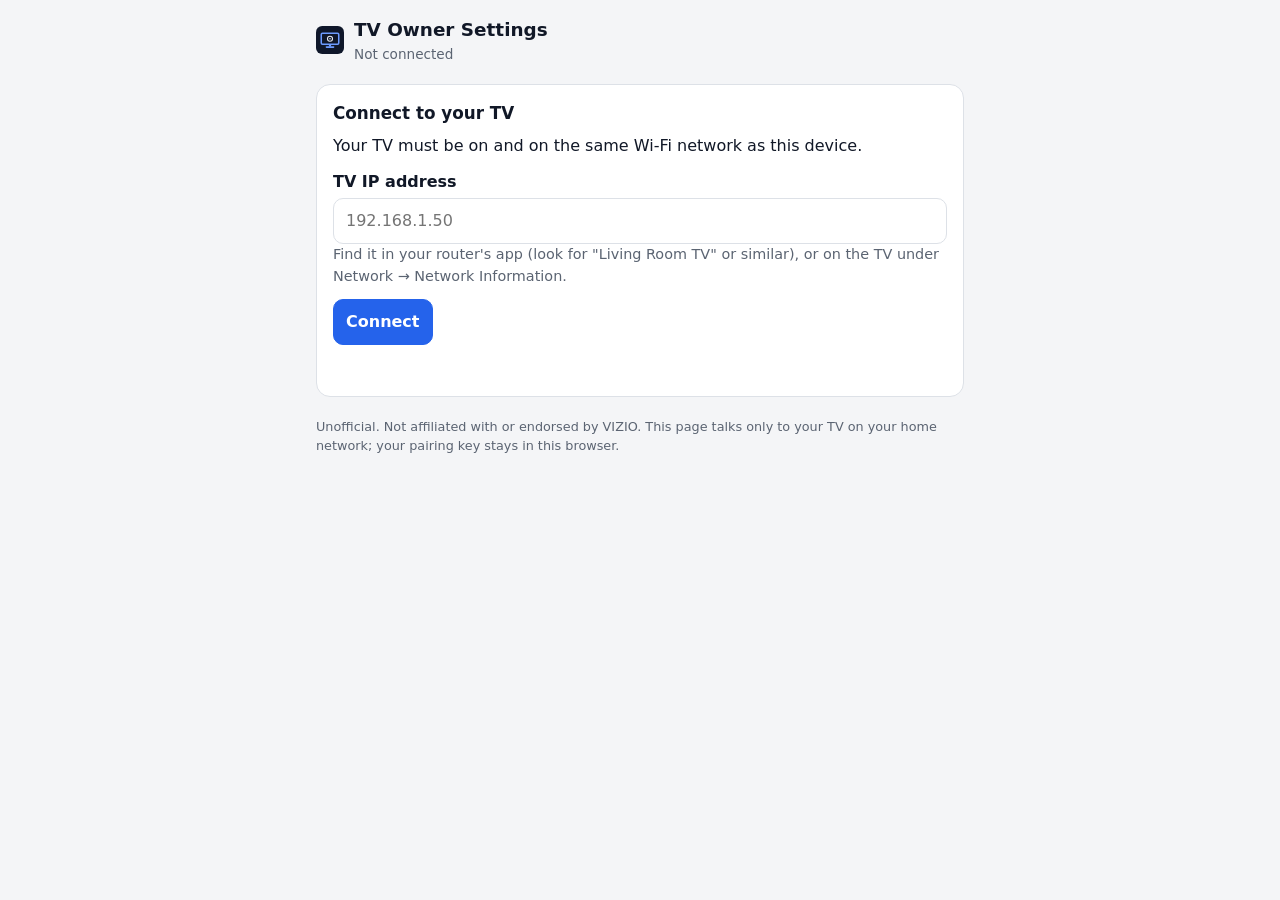
==== index.html @ 42c1439b "TV Owner Settings: PWA prototype and TV API tools Co-Authored-By: Claude Opus 5.5 <noreply@anthropic" ====
<!doctype html>
<html lang="en">
<head>
  <meta charset="utf-8">
  <meta name="viewport" content="width=device-width, initial-scale=1, viewport-fit=cover">
  <title>TV Owner Settings</title>
  <meta name="description" content="Unofficial settings app for Vizio SmartCast TVs. Pair with your TV and change its settings over your home network.">
  <meta name="theme-color" content="#0f172a">
  <link rel="manifest" href="manifest.webmanifest">
  <link rel="icon" href="icon.svg" type="image/svg+xml">
  <link rel="apple-touch-icon" href="icon-192.png">
  <link rel="stylesheet" href="style.css">
</head>
<body>
  <header class="top">
    <div class="brand">
      <img src="icon.svg" alt="" width="28" height="28">
      <div>
        <h1>TV Owner Settings</h1>
        <p class="sub" id="tv-label">Not connected</p>
      </div>
    </div>
    <button class="link" id="btn-forget" hidden>Forget TV</button>
  </header>

  <main>
    <!-- Step 1: where is the TV -->
    <section class="card" id="view-connect" hidden>
      <h2>Connect to your TV</h2>
      <p>Your TV must be on and on the same Wi-Fi network as this device.</p>
      <label for="ip">TV IP address</label>
      <input id="ip" inputmode="decimal" autocomplete="off" placeholder="192.168.1.50">
      <p class="hint">Find it in your router's app (look for "Living Room TV" or similar), or on the TV under Network &rarr; Network Information.</p>
      <button class="primary" id="btn-connect">Connect</button>
      <p class="status" id="connect-status" role="status"></p>
    </section>

    <!-- Step 2: one-time certificate trust -->
    <section class="card" id="view-trust" hidden>
      <h2>Let this browser talk to your TV</h2>
      <p>Your TV uses a security certificate that browsers don't recognize. You only need to approve it once:</p>
      <ol>
        <li>Tap <strong>Open TV link</strong>. A warning page opens in a new tab.</li>
        <li>Choose <strong>Advanced</strong>, then <strong>Proceed</strong> (or <strong>Show Details &rarr; visit this website</strong> on iPhone).</li>
        <li>You'll land on a plain page that says <strong>Unhandled Exception</strong>. That's normal: it means the TV answered. Close that tab and tap <strong>Retry</strong> here.</li>
      </ol>
      <div class="row">
        <a class="button primary" id="trust-link" target="_blank" rel="noopener">Open TV link</a>
        <button id="btn-retry">Retry</button>
      </div>
      <p class="hint">If your browser asks to <em>access devices on your local network</em>, choose Allow.</p>
      <button class="link" id="btn-change-ip">Use a different IP address</button>
      <p class="status" id="trust-status" role="status"></p>
    </section>

    <!-- Step 3: pairing -->
    <section class="card" id="view-pair" hidden>
      <h2>Pair with your TV</h2>
      <p>Tap <strong>Show PIN on TV</strong>. A 4-digit PIN appears on your TV screen. Type it below.</p>
      <button class="primary" id="btn-pair-start">Show PIN on TV</button>
      <div id="pin-box" hidden>
        <label for="pin">PIN shown on TV</label>
        <input id="pin" inputmode="numeric" maxlength="4" autocomplete="one-time-code" placeholder="0000">
        <div class="row">
          <button class="primary" id="btn-pair-finish">Pair</button>
          <button id="btn-pair-cancel">Cancel</button>
        </div>
      </div>
      <p class="status" id="pair-status" role="status"></p>
    </section>

    <!-- Step 4: settings -->
    <section id="view-settings" hidden>
      <div id="quick" class="card">
        <h2>Common fixes</h2>
        <div id="quick-list" class="list"></div>
      </div>
      <div class="card">
        <nav class="crumbs" id="crumbs" aria-label="Settings path"></nav>
        <p class="warn" id="menu-warn" hidden></p>
        <div id="menu-list" class="list"></div>
      </div>
    </section>
  </main>

  <div class="toast" id="toast" role="status" aria-live="polite" hidden></div>

  <footer>
    Unofficial. Not affiliated with or endorsed by VIZIO. This page talks only to your TV on your home network;
    your pairing key stays in this browser.
  </footer>

  <script src="app.js"></script>
</body>
</html>
---- style.css ----
:root {
  --bg: #f4f5f7;
  --surface: #ffffff;
  --text: #111827;
  --muted: #5b6472;
  --border: #dde1e7;
  --accent: #2563eb;
  --accent-text: #ffffff;
  --danger: #b42318;
  --warn-bg: #fff7e6;
  --warn-text: #7a4b00;
  --ok: #067647;
  color-scheme: light;
}
@media (prefers-color-scheme: dark) {
  :root:not([data-theme="light"]) {
    --bg: #0b1020;
    --surface: #141a2e;
    --text: #e7eaf2;
    --muted: #9aa3b5;
    --border: #2a3350;
    --accent: #6d9bff;
    --accent-text: #0b1020;
    --danger: #ff8a7a;
    --warn-bg: #2d2412;
    --warn-text: #f5d08a;
    --ok: #6fd3a3;
    color-scheme: dark;
  }
}
:root[data-theme="dark"] {
  --bg: #0b1020;
  --surface: #141a2e;
  --text: #e7eaf2;
  --muted: #9aa3b5;
  --border: #2a3350;
  --accent: #6d9bff;
  --accent-text: #0b1020;
  --danger: #ff8a7a;
  --warn-bg: #2d2412;
  --warn-text: #f5d08a;
  --ok: #6fd3a3;
  color-scheme: dark;
}

* { box-sizing: border-box; }
[hidden] { display: none !important; }
body {
  margin: 0;
  background: var(--bg);
  color: var(--text);
  font: 16px/1.5 system-ui, -apple-system, "Segoe UI", Roboto, sans-serif;
  padding: env(safe-area-inset-top) 0 env(safe-area-inset-bottom);
}
main, header.top, footer { max-width: 680px; margin: 0 auto; padding: 0 16px; }

header.top {
  display: flex; align-items: center; justify-content: space-between; gap: 12px;
  padding-top: 16px; padding-bottom: 8px;
}
.brand { display: flex; align-items: center; gap: 10px; min-width: 0; }
.brand h1 { font-size: 1.15rem; margin: 0; }
.sub { margin: 0; color: var(--muted); font-size: .85rem; overflow-wrap: anywhere; }

.card {
  background: var(--surface); border: 1px solid var(--border); border-radius: 14px;
  padding: 16px; margin: 12px 0;
}
.card h2 { font-size: 1.05rem; margin: 0 0 8px; }
.card p, .card ol { margin: 0 0 12px; }
.card ol { padding-left: 20px; }
code { font-size: .9em; }

label { display: block; font-weight: 600; margin: 8px 0 4px; }
input, select, button, .button {
  font: inherit; border-radius: 10px; border: 1px solid var(--border);
  background: var(--surface); color: var(--text); padding: 10px 12px; min-height: 44px;
}
input { width: 100%; }
button, .button { cursor: pointer; display: inline-flex; align-items: center; justify-content: center; text-decoration: none; }
button.primary, .button.primary { background: var(--accent); color: var(--accent-text); border-color: var(--accent); font-weight: 600; }
button.danger { color: var(--danger); border-color: var(--danger); }
button.link { background: none; border: none; color: var(--accent); padding: 4px 0; min-height: 0; }
button:disabled, select:disabled, input:disabled { opacity: .5; cursor: not-allowed; }
.row { display: flex; gap: 8px; flex-wrap: wrap; margin: 8px 0; }
.hint { color: var(--muted); font-size: .9rem; }
.status { min-height: 1.5em; margin: 8px 0 0; font-size: .95rem; }
.status.error { color: var(--danger); }
.status.ok { color: var(--ok); }
.warn { background: var(--warn-bg); color: var(--warn-text); padding: 10px 12px; border-radius: 10px; font-size: .92rem; }

.crumbs { display: flex; flex-wrap: wrap; gap: 4px; align-items: center; margin-bottom: 8px; font-size: .95rem; }
.crumbs button { background: none; border: none; color: var(--accent); padding: 4px 2px; min-height: 0; }
.crumbs span { color: var(--muted); }

.list { display: flex; flex-direction: column; }
.item {
  display: flex; align-items: center; justify-content: space-between; gap: 12px;
  padding: 10px 0; border-top: 1px solid var(--border); min-height: 52px;
}
.list .item:first-child { border-top: none; }
.item .name { font-weight: 500; min-width: 0; overflow-wrap: anywhere; }
.item .path { display: block; color: var(--muted); font-size: .78rem; font-weight: 400; }
.item .control { flex-shrink: 0; display: flex; align-items: center; gap: 8px; max-width: 60%; }
.item .value { color: var(--muted); text-align: right; overflow-wrap: anywhere; font-size: .92rem; }
.item select { max-width: 100%; }
.item.menu { cursor: pointer; }
.item.menu .chev { color: var(--muted); font-size: 1.2rem; }
.item input[type="range"] { width: 140px; padding: 0; min-height: 32px; }
.item output { min-width: 3ch; text-align: right; font-variant-numeric: tabular-nums; }

.toast {
  position: fixed; left: 50%; bottom: calc(16px + env(safe-area-inset-bottom)); transform: translateX(-50%);
  background: var(--text); color: var(--bg); padding: 10px 16px; border-radius: 10px;
  max-width: calc(100% - 32px); font-size: .95rem; box-shadow: 0 6px 24px rgb(0 0 0 / .25);
}
footer { color: var(--muted); font-size: .8rem; padding-top: 8px; padding-bottom: 24px; }

@media (max-width: 480px) {
  .item { flex-wrap: wrap; }
  .item .control { max-width: 100%; width: 100%; justify-content: flex-end; }
  .item.menu .control { width: auto; }
  .item input[type="range"] { flex: 1; width: auto; }
}
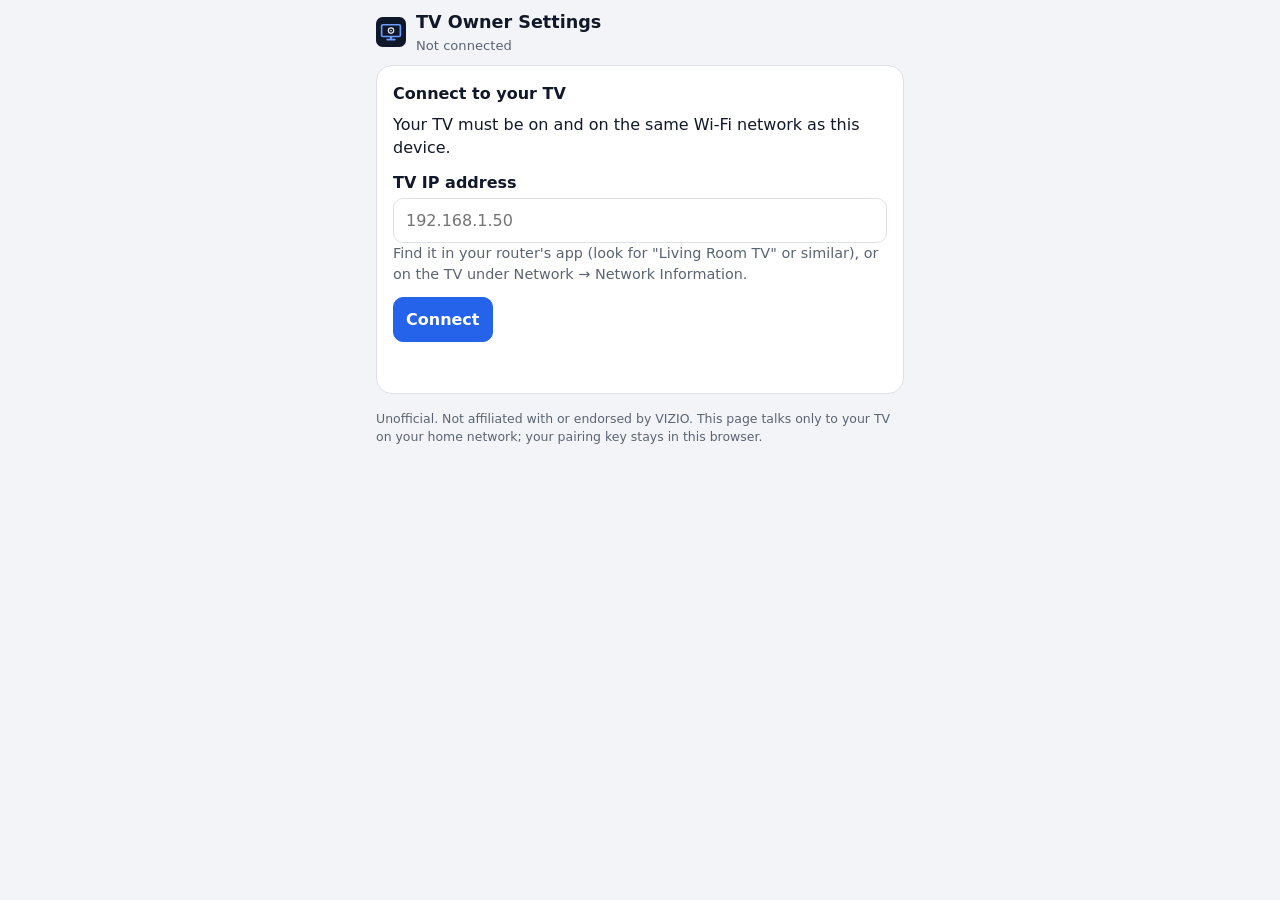
==== commit 9835b09e: "Remote home screen, back navigation with scroll restore, setting steppers - Home screen is now a rem" ====
--- a/index.html
+++ b/index.html
@@ -4,7 +4,7 @@
   <meta charset="utf-8">
   <meta name="viewport" content="width=device-width, initial-scale=1, viewport-fit=cover">
   <title>TV Owner Settings</title>
-  <meta name="description" content="Unofficial settings app for Vizio SmartCast TVs. Pair with your TV and change its settings over your home network.">
+  <meta name="description" content="Unofficial remote and settings app for Vizio SmartCast TVs. Pair with your TV and control it over your home network.">
   <meta name="theme-color" content="#0f172a">
   <link rel="manifest" href="manifest.webmanifest">
   <link rel="icon" href="icon.svg" type="image/svg+xml">
@@ -13,12 +13,13 @@
 </head>
 <body>
   <header class="top">
-    <div class="brand">
-      <img src="icon.svg" alt="" width="28" height="28">
-      <div>
-        <h1>TV Owner Settings</h1>
-        <p class="sub" id="tv-label">Not connected</p>
-      </div>
+    <button class="icon-btn" id="btn-back" aria-label="Back" hidden>
+      <svg viewBox="0 0 24 24" width="22" height="22" aria-hidden="true"><path d="M15 5l-7 7 7 7" fill="none" stroke="currentColor" stroke-width="2.4" stroke-linecap="round" stroke-linejoin="round"/></svg>
+    </button>
+    <img class="logo" id="logo" src="icon.svg" alt="" width="30" height="30">
+    <div class="titles">
+      <h1 id="page-title">TV Owner Settings</h1>
+      <p class="sub" id="tv-label">Not connected</p>
     </div>
     <button class="link" id="btn-forget" hidden>Forget TV</button>
   </header>
@@ -69,14 +70,73 @@
       <p class="status" id="pair-status" role="status"></p>
     </section>
 
-    <!-- Step 4: settings -->
-    <section id="view-settings" hidden>
-      <div id="quick" class="card">
+    <!-- Home: remote + shortcuts -->
+    <section id="view-home" hidden>
+      <div class="card remote" aria-label="Remote control">
+        <div class="remote-top">
+          <button class="key power" data-key="POW_TOGGLE" aria-label="Power">
+            <svg viewBox="0 0 24 24" aria-hidden="true"><path d="M12 3v8M6.3 6.8a8 8 0 1 0 11.4 0" fill="none" stroke="currentColor" stroke-width="2.2" stroke-linecap="round"/></svg>
+          </button>
+          <button class="key" data-key="INPUT_NEXT">Input</button>
+          <button class="key" data-key="SMARTCAST">Home</button>
+          <button class="key" data-key="MUTE_TOGGLE" aria-label="Mute">
+            <svg viewBox="0 0 24 24" aria-hidden="true"><path d="M4 9h4l5-4v14l-5-4H4z" fill="currentColor"/><path d="M16 9l5 6M21 9l-5 6" stroke="currentColor" stroke-width="2" stroke-linecap="round"/></svg>
+          </button>
+        </div>
+
+        <div class="dpad">
+          <button class="key up" data-key="UP" data-repeat aria-label="Up">&#9650;</button>
+          <button class="key left" data-key="LEFT" data-repeat aria-label="Left">&#9664;</button>
+          <button class="key ok" data-key="OK">OK</button>
+          <button class="key right" data-key="RIGHT" data-repeat aria-label="Right">&#9654;</button>
+          <button class="key down" data-key="DOWN" data-repeat aria-label="Down">&#9660;</button>
+        </div>
+
+        <div class="remote-row">
+          <button class="key" data-key="BACK">Back</button>
+          <button class="key" data-key="MENU">Menu</button>
+          <button class="key" data-key="INFO">Info</button>
+          <button class="key" data-key="EXIT">Exit</button>
+        </div>
+
+        <div class="rockers">
+          <div class="rocker">
+            <button class="key" data-key="VOL_UP" data-repeat aria-label="Volume up">+</button>
+            <span class="rocker-label">Vol <output id="vol-level"></output></span>
+            <button class="key" data-key="VOL_DOWN" data-repeat aria-label="Volume down">&minus;</button>
+          </div>
+          <div class="media">
+            <button class="key" data-key="SEEK_BACK" aria-label="Rewind">&#9194;</button>
+            <button class="key" data-key="PLAY" aria-label="Play">&#9654;</button>
+            <button class="key" data-key="PAUSE" aria-label="Pause">&#10074;&#10074;</button>
+            <button class="key" data-key="SEEK_FWD" aria-label="Fast forward">&#9193;</button>
+          </div>
+          <div class="rocker">
+            <button class="key" data-key="CH_UP" data-repeat aria-label="Channel up">+</button>
+            <span class="rocker-label">Ch</span>
+            <button class="key" data-key="CH_DOWN" data-repeat aria-label="Channel down">&minus;</button>
+          </div>
+        </div>
+
+        <div class="inputs" id="inputs" aria-label="Inputs"></div>
+      </div>
+
+      <div class="card" id="quick">
         <h2>Common fixes</h2>
         <div id="quick-list" class="list"></div>
       </div>
+
       <div class="card">
-        <nav class="crumbs" id="crumbs" aria-label="Settings path"></nav>
+        <a class="item menu" href="#/settings">
+          <span class="name">All settings</span>
+          <span class="chev" aria-hidden="true">&rsaquo;</span>
+        </a>
+      </div>
+    </section>
+
+    <!-- Settings menus -->
+    <section id="view-settings" hidden>
+      <div class="card">
         <p class="warn" id="menu-warn" hidden></p>
         <div id="menu-list" class="list"></div>
       </div>
--- a/style.css
+++ b/style.css
@@ -1,6 +1,7 @@
 :root {
-  --bg: #f4f5f7;
+  --bg: #f3f4f7;
   --surface: #ffffff;
+  --surface-2: #eef0f4;
   --text: #111827;
   --muted: #5b6472;
   --border: #dde1e7;
@@ -10,36 +11,44 @@
   --warn-bg: #fff7e6;
   --warn-text: #7a4b00;
   --ok: #067647;
+  --key: #e7eaf0;
+  --key-active: #d3d8e2;
   color-scheme: light;
 }
 @media (prefers-color-scheme: dark) {
   :root:not([data-theme="light"]) {
     --bg: #0b1020;
     --surface: #141a2e;
+    --surface-2: #1b2340;
     --text: #e7eaf2;
     --muted: #9aa3b5;
-    --border: #2a3350;
+    --border: #262f4b;
     --accent: #6d9bff;
     --accent-text: #0b1020;
     --danger: #ff8a7a;
     --warn-bg: #2d2412;
     --warn-text: #f5d08a;
     --ok: #6fd3a3;
+    --key: #222b48;
+    --key-active: #2f3a60;
     color-scheme: dark;
   }
 }
 :root[data-theme="dark"] {
   --bg: #0b1020;
   --surface: #141a2e;
+  --surface-2: #1b2340;
   --text: #e7eaf2;
   --muted: #9aa3b5;
-  --border: #2a3350;
+  --border: #262f4b;
   --accent: #6d9bff;
   --accent-text: #0b1020;
   --danger: #ff8a7a;
   --warn-bg: #2d2412;
   --warn-text: #f5d08a;
   --ok: #6fd3a3;
+  --key: #222b48;
+  --key-active: #2f3a60;
   color-scheme: dark;
 }
 
@@ -49,76 +58,130 @@
   margin: 0;
   background: var(--bg);
   color: var(--text);
-  font: 16px/1.5 system-ui, -apple-system, "Segoe UI", Roboto, sans-serif;
-  padding: env(safe-area-inset-top) 0 env(safe-area-inset-bottom);
+  font: 16px/1.45 system-ui, -apple-system, "Segoe UI", Roboto, sans-serif;
+  padding-bottom: env(safe-area-inset-bottom);
+  -webkit-tap-highlight-color: transparent;
 }
-main, header.top, footer { max-width: 680px; margin: 0 auto; padding: 0 16px; }
+main, footer { max-width: 560px; margin: 0 auto; padding: 0 16px; }
 
+/* Header */
 header.top {
-  display: flex; align-items: center; justify-content: space-between; gap: 12px;
-  padding-top: 16px; padding-bottom: 8px;
+  position: sticky; top: 0; z-index: 5;
+  display: flex; align-items: center; gap: 10px;
+  max-width: 560px; margin: 0 auto;
+  padding: calc(10px + env(safe-area-inset-top)) 16px 10px;
+  background: var(--bg);
 }
-.brand { display: flex; align-items: center; gap: 10px; min-width: 0; }
-.brand h1 { font-size: 1.15rem; margin: 0; }
-.sub { margin: 0; color: var(--muted); font-size: .85rem; overflow-wrap: anywhere; }
+.titles { flex: 1; min-width: 0; }
+.titles h1 { font-size: 1.1rem; margin: 0; white-space: nowrap; overflow: hidden; text-overflow: ellipsis; }
+.sub { margin: 0; color: var(--muted); font-size: .82rem; white-space: nowrap; overflow: hidden; text-overflow: ellipsis; }
+.icon-btn {
+  width: 40px; height: 40px; min-height: 0; padding: 0; border-radius: 12px;
+  background: var(--surface); border: 1px solid var(--border); color: var(--text);
+}
 
+/* Cards and forms */
 .card {
-  background: var(--surface); border: 1px solid var(--border); border-radius: 14px;
-  padding: 16px; margin: 12px 0;
+  background: var(--surface); border: 1px solid var(--border); border-radius: 16px;
+  padding: 16px; margin: 0 0 12px;
 }
-.card h2 { font-size: 1.05rem; margin: 0 0 8px; }
+.card h2 { font-size: 1rem; margin: 0 0 8px; }
 .card p, .card ol { margin: 0 0 12px; }
 .card ol { padding-left: 20px; }
 code { font-size: .9em; }
-
 label { display: block; font-weight: 600; margin: 8px 0 4px; }
 input, select, button, .button {
   font: inherit; border-radius: 10px; border: 1px solid var(--border);
   background: var(--surface); color: var(--text); padding: 10px 12px; min-height: 44px;
 }
 input { width: 100%; }
-button, .button { cursor: pointer; display: inline-flex; align-items: center; justify-content: center; text-decoration: none; }
+button, .button {
+  cursor: pointer; display: inline-flex; align-items: center; justify-content: center;
+  text-decoration: none; touch-action: manipulation; user-select: none; -webkit-user-select: none;
+}
 button.primary, .button.primary { background: var(--accent); color: var(--accent-text); border-color: var(--accent); font-weight: 600; }
 button.danger { color: var(--danger); border-color: var(--danger); }
 button.link { background: none; border: none; color: var(--accent); padding: 4px 0; min-height: 0; }
-button:disabled, select:disabled, input:disabled { opacity: .5; cursor: not-allowed; }
+button:disabled, select:disabled, input:disabled { opacity: .45; cursor: not-allowed; }
 .row { display: flex; gap: 8px; flex-wrap: wrap; margin: 8px 0; }
 .hint { color: var(--muted); font-size: .9rem; }
 .status { min-height: 1.5em; margin: 8px 0 0; font-size: .95rem; }
 .status.error { color: var(--danger); }
 .status.ok { color: var(--ok); }
-.warn { background: var(--warn-bg); color: var(--warn-text); padding: 10px 12px; border-radius: 10px; font-size: .92rem; }
+.warn { background: var(--warn-bg); color: var(--warn-text); padding: 10px 12px; border-radius: 10px; font-size: .9rem; }
 
-.crumbs { display: flex; flex-wrap: wrap; gap: 4px; align-items: center; margin-bottom: 8px; font-size: .95rem; }
-.crumbs button { background: none; border: none; color: var(--accent); padding: 4px 2px; min-height: 0; }
-.crumbs span { color: var(--muted); }
+/* Remote */
+.remote { padding: 18px 16px; }
+.key {
+  background: var(--key); border: none; color: var(--text); border-radius: 14px;
+  min-height: 48px; font-weight: 600; font-size: .95rem; transition: background .08s, transform .08s;
+}
+.key:active, .key.pressed { background: var(--key-active); transform: scale(.96); }
+.key svg { width: 22px; height: 22px; }
+.remote-top { display: grid; grid-template-columns: repeat(4, 1fr); gap: 8px; }
+.key.power { color: var(--danger); }
+.remote-row { display: grid; grid-template-columns: repeat(4, 1fr); gap: 8px; }
 
+.dpad {
+  display: grid; grid-template-columns: repeat(3, 64px); grid-template-rows: repeat(3, 64px);
+  gap: 6px; justify-content: center; margin: 18px 0;
+}
+.dpad .key { min-height: 0; border-radius: 18px; font-size: 1.05rem; }
+.dpad .up { grid-area: 1 / 2; }
+.dpad .left { grid-area: 2 / 1; }
+.dpad .ok { grid-area: 2 / 2; background: var(--accent); color: var(--accent-text); border-radius: 50%; }
+.dpad .right { grid-area: 2 / 3; }
+.dpad .down { grid-area: 3 / 2; }
+
+.rockers { display: grid; grid-template-columns: 56px 1fr 56px; gap: 10px; align-items: center; margin-top: 14px; }
+.rocker { display: flex; flex-direction: column; align-items: stretch; gap: 4px; }
+.rocker .key { min-height: 46px; font-size: 1.3rem; }
+.rocker-label { text-align: center; color: var(--muted); font-size: .78rem; font-weight: 600; }
+.rocker-label output { font-variant-numeric: tabular-nums; }
+.media { display: grid; grid-template-columns: repeat(2, 1fr); gap: 8px; }
+.media .key { min-height: 44px; }
+
+.inputs { display: flex; gap: 8px; flex-wrap: wrap; margin-top: 16px; }
+.inputs:empty { display: none; }
+.chip {
+  border-radius: 999px; min-height: 36px; padding: 6px 14px; font-size: .88rem;
+  background: var(--surface-2); border: 1px solid var(--border);
+}
+.chip.selected { background: var(--accent); color: var(--accent-text); border-color: var(--accent); font-weight: 600; }
+
+/* Settings lists */
 .list { display: flex; flex-direction: column; }
 .item {
   display: flex; align-items: center; justify-content: space-between; gap: 12px;
-  padding: 10px 0; border-top: 1px solid var(--border); min-height: 52px;
+  padding: 12px 0; border-top: 1px solid var(--border); min-height: 52px; color: inherit; text-decoration: none;
 }
-.list .item:first-child { border-top: none; }
+.list .item:first-child, .card > .item:first-child { border-top: none; }
+.card > .item { padding: 4px 0; min-height: 40px; }
 .item .name { font-weight: 500; min-width: 0; overflow-wrap: anywhere; }
-.item .path { display: block; color: var(--muted); font-size: .78rem; font-weight: 400; }
-.item .control { flex-shrink: 0; display: flex; align-items: center; gap: 8px; max-width: 60%; }
+.item .path { display: block; color: var(--muted); font-size: .76rem; font-weight: 400; }
+.item .control { flex-shrink: 0; display: flex; align-items: center; gap: 8px; max-width: 58%; }
 .item .value { color: var(--muted); text-align: right; overflow-wrap: anywhere; font-size: .92rem; }
-.item select { max-width: 100%; }
+.item select { max-width: 100%; background: var(--surface-2); }
 .item.menu { cursor: pointer; }
-.item.menu .chev { color: var(--muted); font-size: 1.2rem; }
-.item input[type="range"] { width: 140px; padding: 0; min-height: 32px; }
-.item output { min-width: 3ch; text-align: right; font-variant-numeric: tabular-nums; }
+.item .chev { color: var(--muted); font-size: 1.4rem; line-height: 1; }
+
+/* Number settings: name + value on one line, stepper underneath */
+.item.number { flex-wrap: wrap; }
+.item.number .num { font-variant-numeric: tabular-nums; color: var(--muted); min-width: 3ch; text-align: right; }
+.stepper { display: flex; align-items: center; gap: 10px; width: 100%; }
+.stepper button { width: 44px; height: 44px; min-height: 0; padding: 0; border-radius: 12px; font-size: 1.3rem; background: var(--surface-2); flex-shrink: 0; }
+.stepper input[type="range"] { flex: 1; min-width: 0; min-height: 32px; padding: 0; border: none; background: none; accent-color: var(--accent); }
 
 .toast {
   position: fixed; left: 50%; bottom: calc(16px + env(safe-area-inset-bottom)); transform: translateX(-50%);
-  background: var(--text); color: var(--bg); padding: 10px 16px; border-radius: 10px;
-  max-width: calc(100% - 32px); font-size: .95rem; box-shadow: 0 6px 24px rgb(0 0 0 / .25);
+  background: var(--text); color: var(--bg); padding: 10px 16px; border-radius: 12px; z-index: 10;
+  max-width: calc(100% - 32px); font-size: .92rem; box-shadow: 0 6px 24px rgb(0 0 0 / .25);
 }
-footer { color: var(--muted); font-size: .8rem; padding-top: 8px; padding-bottom: 24px; }
+.toast.error { background: var(--danger); color: #fff; }
+footer { color: var(--muted); font-size: .78rem; padding-top: 4px; padding-bottom: 24px; }
 
-@media (max-width: 480px) {
-  .item { flex-wrap: wrap; }
-  .item .control { max-width: 100%; width: 100%; justify-content: flex-end; }
-  .item.menu .control { width: auto; }
-  .item input[type="range"] { flex: 1; width: auto; }
+@media (max-width: 400px) {
+  .dpad { grid-template-columns: repeat(3, 58px); grid-template-rows: repeat(3, 58px); }
+  .item:not(.menu):not(.number) { flex-wrap: wrap; }
+  .item:not(.menu):not(.number) .control { max-width: 100%; width: 100%; justify-content: flex-end; }
 }
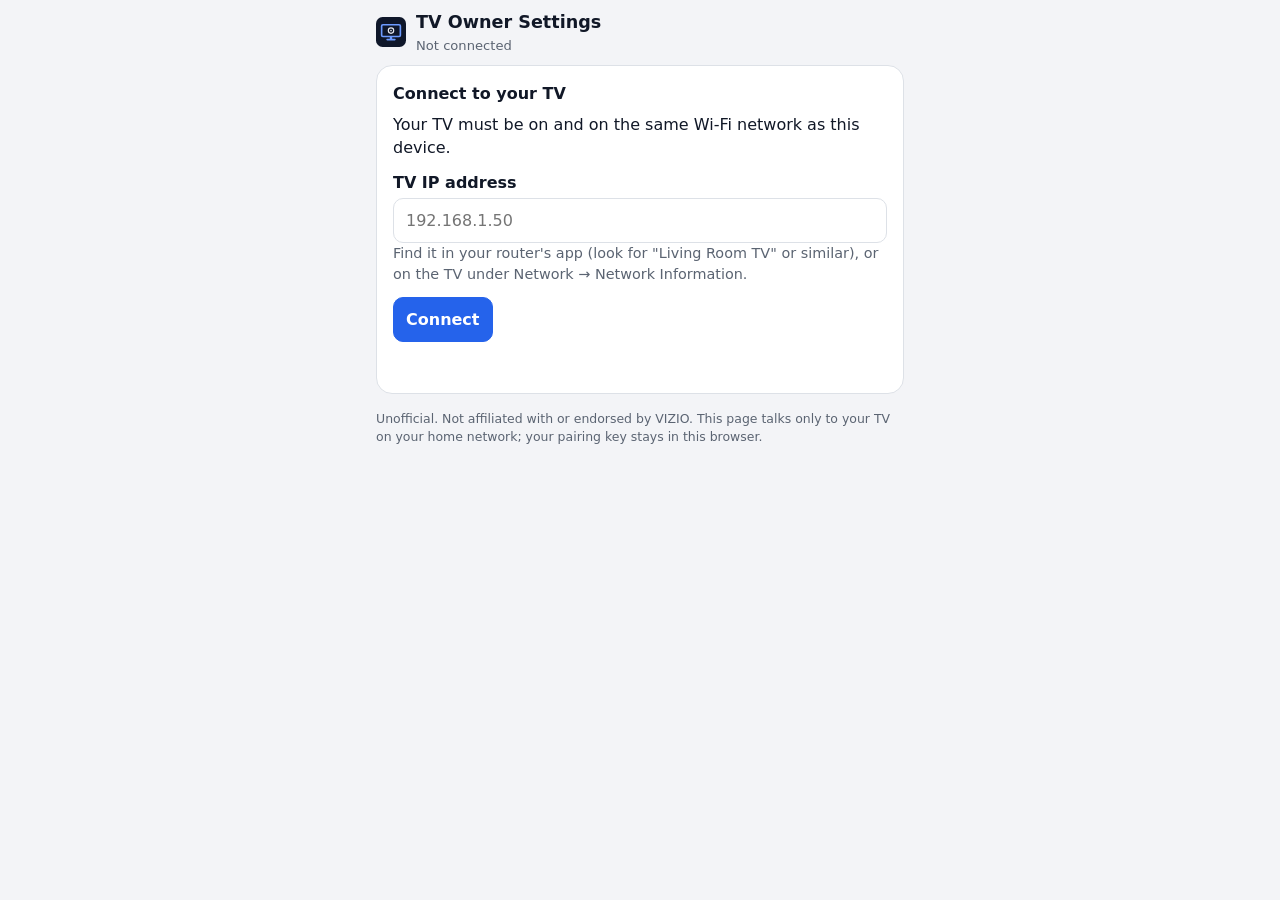
==== commit b7ca3e9f: "Remote: app launcher, text entry, number pad, exact volume, screen off, picture mode - Apps row laun" ====
--- a/index.html
+++ b/index.html
@@ -118,7 +118,45 @@
           </div>
         </div>
 
+        <div class="stepper volume" id="volume-row" hidden>
+          <button id="vol-minus" aria-label="Volume down one step">&minus;</button>
+          <input type="range" id="vol-slider" min="0" max="100" step="1" aria-label="Volume">
+          <button id="vol-plus" aria-label="Volume up one step">+</button>
+          <output id="vol-num" aria-live="polite"></output>
+        </div>
+
+        <div class="remote-row extras">
+          <button class="key" id="btn-numpad" aria-expanded="false" aria-controls="numpad">123</button>
+          <button class="key" data-key="GUIDE">Guide</button>
+          <button class="key" id="btn-blank" title="Turns the picture off; sound keeps playing. Any arrow key turns it back on.">Screen off</button>
+        </div>
+
+        <div class="numpad" id="numpad" hidden>
+          <button class="key" data-key="NUM_1">1</button>
+          <button class="key" data-key="NUM_2">2</button>
+          <button class="key" data-key="NUM_3">3</button>
+          <button class="key" data-key="NUM_4">4</button>
+          <button class="key" data-key="NUM_5">5</button>
+          <button class="key" data-key="NUM_6">6</button>
+          <button class="key" data-key="NUM_7">7</button>
+          <button class="key" data-key="NUM_8">8</button>
+          <button class="key" data-key="NUM_9">9</button>
+          <button class="key" data-key="CH_PREV">Prev</button>
+          <button class="key" data-key="NUM_0">0</button>
+          <button class="key" data-key="OK">Enter</button>
+        </div>
+
+        <form class="type-row" id="type-form" autocomplete="off">
+          <input id="type-text" placeholder="Type into a search box on the TV" aria-label="Text to type on the TV" enterkeyhint="send">
+          <button class="key" type="submit">Send</button>
+        </form>
+
         <div class="inputs" id="inputs" aria-label="Inputs"></div>
+      </div>
+
+      <div class="card" id="apps-card" hidden>
+        <h2>Apps</h2>
+        <div class="apps" id="apps"></div>
       </div>
 
       <div class="card" id="quick">
--- a/style.css
+++ b/style.css
@@ -141,6 +141,16 @@
 .media { display: grid; grid-template-columns: repeat(2, 1fr); gap: 8px; }
 .media .key { min-height: 44px; }
 
+.stepper.volume { margin-top: 14px; }
+.stepper.volume output { min-width: 3ch; text-align: right; color: var(--muted); font-variant-numeric: tabular-nums; }
+.remote-row.extras { grid-template-columns: repeat(3, 1fr); margin-top: 12px; }
+.numpad { display: grid; grid-template-columns: repeat(3, 1fr); gap: 8px; margin-top: 10px; }
+.type-row { display: flex; gap: 8px; margin-top: 12px; }
+.type-row input { flex: 1; min-width: 0; background: var(--surface-2); }
+.type-row .key { padding: 0 16px; }
+.apps { display: grid; grid-template-columns: repeat(auto-fill, minmax(96px, 1fr)); gap: 8px; }
+.apps .chip { border-radius: 12px; min-height: 44px; }
+
 .inputs { display: flex; gap: 8px; flex-wrap: wrap; margin-top: 16px; }
 .inputs:empty { display: none; }
 .chip {
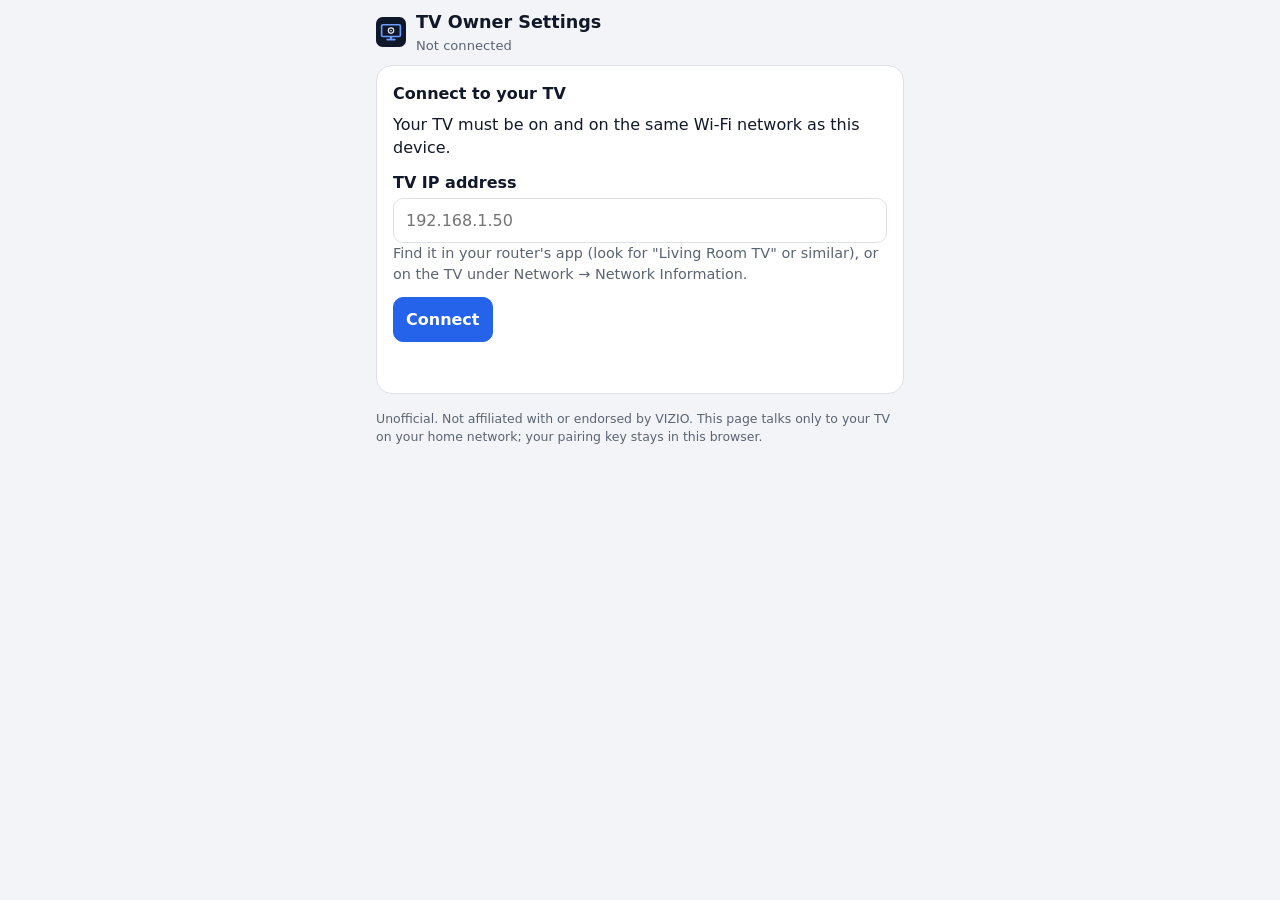
==== commit f73da23f: "Trust step: Android Nearby devices / Local network permission hint Co-Authored-By: Claude Opus 5.5 <" ====
--- a/index.html
+++ b/index.html
@@ -50,6 +50,7 @@
         <button id="btn-retry">Retry</button>
       </div>
       <p class="hint">If your browser asks to <em>access devices on your local network</em>, choose Allow.</p>
+      <p class="hint"><strong>"This site can't be reached"?</strong> Then this device can't see the TV at all. Check that the TV is on, that this device is on the same Wi-Fi as the TV (not mobile data or a guest network), and that any VPN is off. On iPhone, also check Settings &rarr; your browser &rarr; <em>Local Network</em> is on. On Android, check Settings &rarr; Apps &rarr; your browser &rarr; Permissions &rarr; <em>Nearby devices</em> (or <em>Local network</em>) is allowed.</p>
       <button class="link" id="btn-change-ip">Use a different IP address</button>
       <p class="status" id="trust-status" role="status"></p>
     </section>
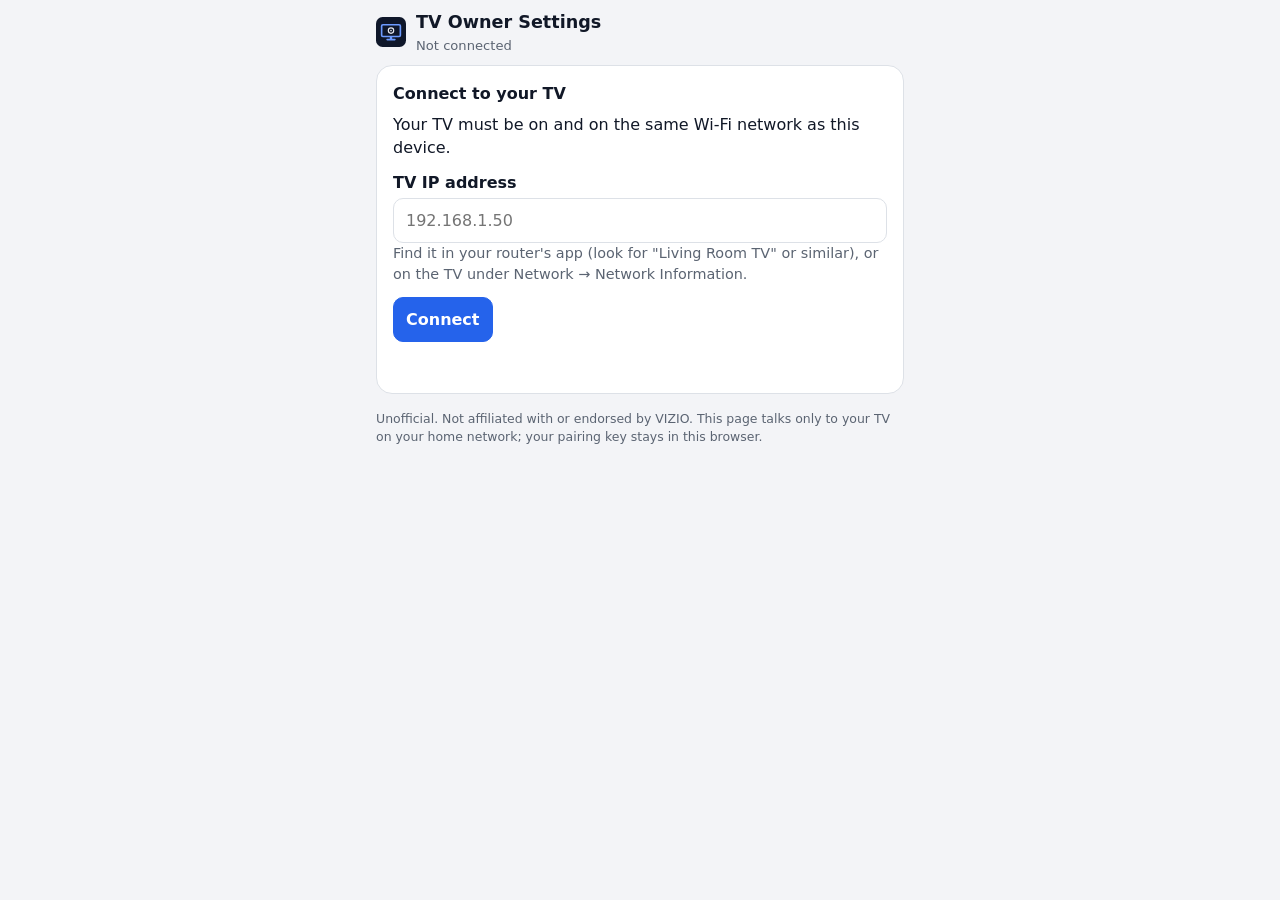
==== commit 32ce6f34: "Trust step: detect local network permission, prompt button, copy-link fallback Co-Authored-By: Claud" ====
--- a/index.html
+++ b/index.html
@@ -39,6 +39,17 @@
     <!-- Step 2: one-time certificate trust -->
     <section class="card" id="view-trust" hidden>
       <h2>Let this browser talk to your TV</h2>
+
+      <div class="warn" id="lna-denied" hidden>
+        <p><strong>This browser is blocking this site from reaching devices on your home network.</strong></p>
+        <p>Tap the icon to the left of the address bar &rarr; <strong>Permissions</strong> (or <strong>Site settings</strong>) &rarr; <strong>Local network access</strong> &rarr; <strong>Allow</strong>. Then tap Retry.</p>
+        <p>On Android, also check Settings &rarr; Apps &rarr; Chrome &rarr; Permissions &rarr; <strong>Nearby devices</strong> is allowed.</p>
+      </div>
+      <div id="lna-prompt" hidden>
+        <p>First, let this site reach your TV. Your browser will ask; choose <strong>Allow</strong>.</p>
+        <button class="primary" id="btn-lna">Allow access to my TV</button>
+      </div>
+
       <p>Your TV uses a security certificate that browsers don't recognize. You only need to approve it once:</p>
       <ol>
         <li>Tap <strong>Open TV link</strong>. A warning page opens in a new tab.</li>
@@ -47,8 +58,10 @@
       </ol>
       <div class="row">
         <a class="button primary" id="trust-link" target="_blank" rel="noopener">Open TV link</a>
+        <button id="btn-copy-link">Copy link</button>
         <button id="btn-retry">Retry</button>
       </div>
+      <p class="hint">If <strong>Open TV link</strong> says "This site can't be reached", tap <strong>Copy link</strong>, paste it into the address bar of a new tab yourself, and continue from step 2.</p>
       <p class="hint">If your browser asks to <em>access devices on your local network</em>, choose Allow.</p>
       <p class="hint"><strong>"This site can't be reached"?</strong> Then this device can't see the TV at all. Check that the TV is on, that this device is on the same Wi-Fi as the TV (not mobile data or a guest network), and that any VPN is off. On iPhone, also check Settings &rarr; your browser &rarr; <em>Local Network</em> is on. On Android, check Settings &rarr; Apps &rarr; your browser &rarr; Permissions &rarr; <em>Nearby devices</em> (or <em>Local network</em>) is allowed.</p>
       <button class="link" id="btn-change-ip">Use a different IP address</button>
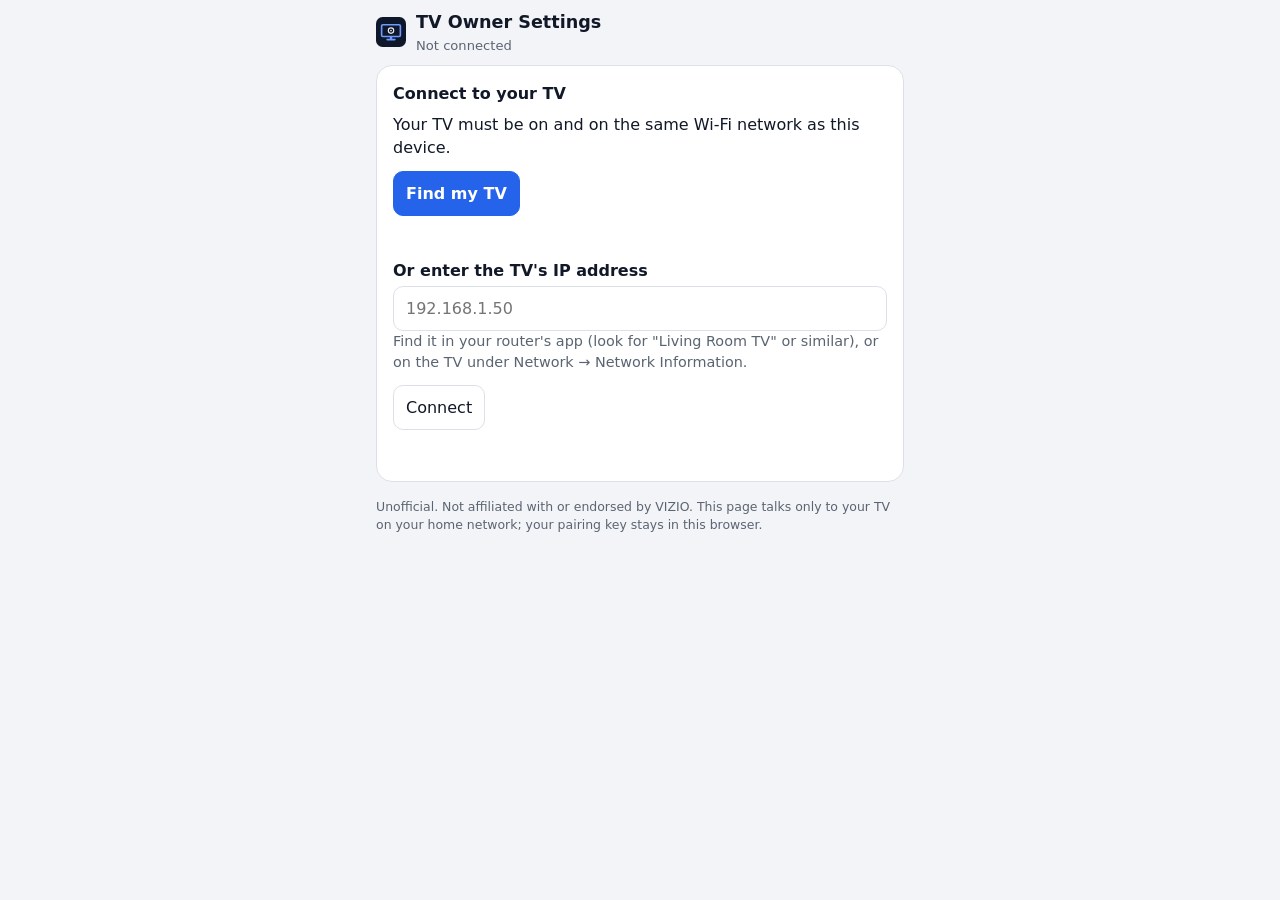
==== commit 26cc1d6c: "Connect: Find my TV scans the local network for Cast + AirPlay devices Probes port 8008 (Cast) on co" ====
--- a/index.html
+++ b/index.html
@@ -29,10 +29,13 @@
     <section class="card" id="view-connect" hidden>
       <h2>Connect to your TV</h2>
       <p>Your TV must be on and on the same Wi-Fi network as this device.</p>
-      <label for="ip">TV IP address</label>
+      <button class="primary" id="btn-scan">Find my TV</button>
+      <p class="status" id="scan-status" role="status"></p>
+      <div class="list" id="scan-results"></div>
+      <label for="ip">Or enter the TV's IP address</label>
       <input id="ip" inputmode="decimal" autocomplete="off" placeholder="192.168.1.50">
       <p class="hint">Find it in your router's app (look for "Living Room TV" or similar), or on the TV under Network &rarr; Network Information.</p>
-      <button class="primary" id="btn-connect">Connect</button>
+      <button id="btn-connect">Connect</button>
       <p class="status" id="connect-status" role="status"></p>
     </section>
 
--- a/style.css
+++ b/style.css
@@ -141,6 +141,9 @@
 .media { display: grid; grid-template-columns: repeat(2, 1fr); gap: 8px; }
 .media .key { min-height: 44px; }
 
+#scan-results { margin: 4px 0 8px; }
+.item.scan-hit { width: 100%; background: none; border: none; border-top: 1px solid var(--border); border-radius: 0; text-align: left; padding: 12px 0; }
+.list .item.scan-hit:first-child { border-top: none; }
 .stepper.volume { margin-top: 14px; }
 .stepper.volume output { min-width: 3ch; text-align: right; color: var(--muted); font-variant-numeric: tabular-nums; }
 .remote-row.extras { grid-template-columns: repeat(3, 1fr); margin-top: 12px; }
